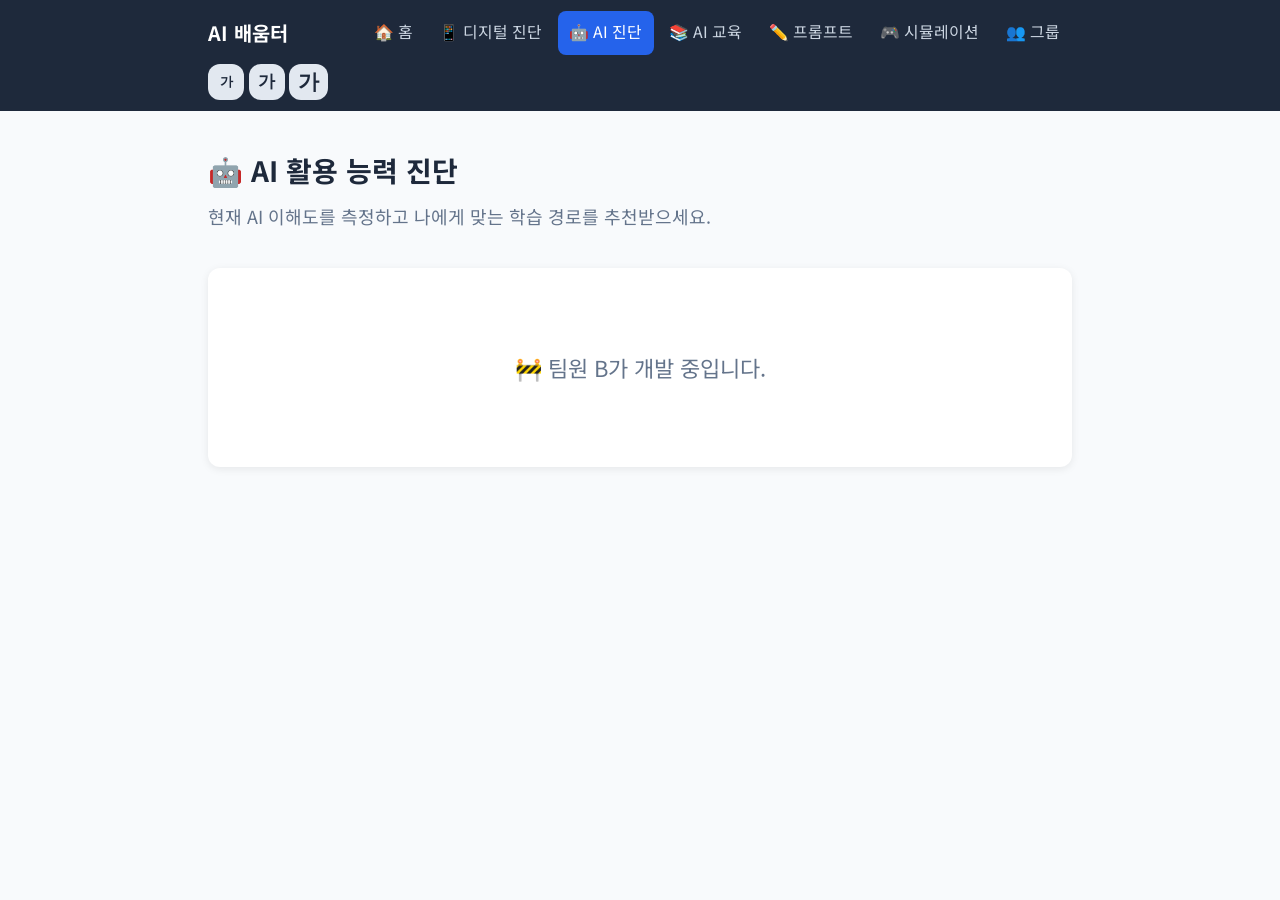
==== diagnosis.html @ f4965540 "feat: 프로젝트 초기 구조 설정 및 공통 인프라 생성 - shared/style.css: 공통 스타일 (CSS 변수, 접근성, 반응형) - shared/utils.js: loc" ====
﻿<!DOCTYPE html>
<html lang="ko">
<head>
  <meta charset="UTF-8">
  <meta name="viewport" content="width=device-width, initial-scale=1.0">
  <title>AI 활용 능력 진단 - AI 배움터</title>
  <link rel="preconnect" href="https://fonts.googleapis.com">
  <link href="https://fonts.googleapis.com/css2?family=Noto+Sans+KR:wght@400;600;700&display=swap" rel="stylesheet">
  <link rel="stylesheet" href="shared/style.css">
  <style>
    /* =====================================================
       팀원 B 담당 - AI 활용 능력 진단 전용 스타일
       이 <style> 블록에만 스타일을 추가하세요.
       shared/style.css 는 수정하지 마세요.
       ===================================================== */
  </style>
</head>
<body>
  <div id="nav-container"></div>
  <main>
    <div class="container">
      <div class="page-header">
        <h1>🤖 AI 활용 능력 진단</h1>
        <p>현재 AI 이해도를 측정하고 나에게 맞는 학습 경로를 추천받으세요.</p>
      </div>

      <!--
        =====================================================
        팀원 B: 여기서부터 콘텐츠를 구현하세요.

        담당 기능: AI 활용 능력 진단 (1단계)
        브랜치: feature/ai-diagnosis
        localStorage prefix: ailv:diagnosis:
          - ailv:diagnosis:result  → { level, score, date }
          - ailv:diagnosis:history → [ ...이전 결과 배열 ]

        구현 항목:
          1. 10~15문항 객관식 퀴즈 (AI 개념, 활용 사례)
          2. 점수 계산 → 초급 / 중급 / 고급 3단계 분류
          3. 단계별 추천 학습 경로 제시
          4. 재응시 기능, 이전 결과와 비교 표시
          5. 결과 저장: Utils.saveData('ailv:diagnosis:result', { level, score, date })
        =====================================================
      -->

      <div class="card">
        <p style="color:var(--color-text-muted); text-align:center; padding:3rem 0; font-size:var(--font-size-lg);">
          🚧 팀원 B가 개발 중입니다.
        </p>
      </div>

    </div>
  </main>
  <script src="shared/utils.js"></script>
  <script src="shared/nav.js"></script>
  <script>
    Utils.restoreFontSize();
    Nav.render();
    // 팀원 B: 여기에 JavaScript를 작성하세요.
  </script>
</body>
</html>
---- shared/style.css ----
﻿/* =====================================================
   AI 학습 플랫폼 - 공통 스타일
   모든 팀원이 공유하는 파일입니다. 직접 수정하지 마세요.
   모듈 고유 스타일은 각 HTML 파일의 <style> 블록에 작성하세요.
   ===================================================== */

/* CSS 변수 */
:root {
  --color-primary: #2563eb;
  --color-primary-dark: #1d4ed8;
  --color-secondary: #f59e0b;
  --color-bg: #f8fafc;
  --color-surface: #ffffff;
  --color-text: #1e293b;
  --color-text-muted: #64748b;
  --color-border: #e2e8f0;
  --color-success: #16a34a;
  --color-warning: #d97706;
  --color-danger: #dc2626;

  --font-size-base: 18px;
  --font-size-sm: 16px;
  --font-size-md: 18px;
  --font-size-lg: 22px;
  --font-size-xl: 28px;
  --font-size-2xl: 36px;

  --radius: 12px;
  --shadow: 0 2px 8px rgba(0,0,0,0.08);
  --touch-target: 48px;
  --transition: 0.2s ease;
}

/* 글자 크기 조절 */
[data-font-size="small"]  { --font-size-base: 15px; --font-size-md: 15px; --font-size-lg: 18px; --font-size-xl: 22px; }
[data-font-size="medium"] { --font-size-base: 18px; --font-size-md: 18px; --font-size-lg: 22px; --font-size-xl: 28px; }
[data-font-size="large"]  { --font-size-base: 22px; --font-size-md: 22px; --font-size-lg: 28px; --font-size-xl: 36px; }

/* 기본 리셋 */
*, *::before, *::after { box-sizing: border-box; margin: 0; padding: 0; }

html { font-size: var(--font-size-base); scroll-behavior: smooth; }

body {
  font-family: 'Noto Sans KR', 'Apple SD Gothic Neo', '맑은 고딕', sans-serif;
  background: var(--color-bg);
  color: var(--color-text);
  line-height: 1.7;
  min-height: 100vh;
}

/* 접근성: 포커스 링 */
:focus-visible { outline: 3px solid var(--color-primary); outline-offset: 2px; }

/* 버튼 기본 스타일 (최소 48px 터치 영역) */
.btn {
  display: inline-flex;
  align-items: center;
  justify-content: center;
  min-height: var(--touch-target);
  min-width: var(--touch-target);
  padding: 0.6rem 1.4rem;
  border: none;
  border-radius: var(--radius);
  font-size: var(--font-size-md);
  font-weight: 600;
  cursor: pointer;
  transition: background var(--transition), transform var(--transition);
  text-decoration: none;
}
.btn:active { transform: scale(0.97); }
.btn-primary   { background: var(--color-primary); color: #fff; }
.btn-primary:hover { background: var(--color-primary-dark); }
.btn-secondary { background: var(--color-border); color: var(--color-text); }
.btn-secondary:hover { background: #cbd5e1; }
.btn-success   { background: var(--color-success); color: #fff; }
.btn-danger    { background: var(--color-danger); color: #fff; }

/* 카드 */
.card {
  background: var(--color-surface);
  border-radius: var(--radius);
  box-shadow: var(--shadow);
  padding: 1.5rem;
}

/* 컨테이너 */
.container { max-width: 900px; margin: 0 auto; padding: 0 1rem; }

/* 네비게이션 영역 */
#nav-container { position: sticky; top: 0; z-index: 100; }

/* 메인 콘텐츠 */
main { padding: 2rem 0 4rem; }

/* 페이지 헤더 */
.page-header { margin-bottom: 2rem; }
.page-header h1 { font-size: var(--font-size-xl); font-weight: 700; color: var(--color-text); }
.page-header p  { font-size: var(--font-size-md); color: var(--color-text-muted); margin-top: 0.4rem; }

/* 진행 바 */
.progress-bar { height: 8px; background: var(--color-border); border-radius: 99px; overflow: hidden; }
.progress-bar__fill { height: 100%; background: var(--color-primary); border-radius: 99px; transition: width 0.4s ease; }

/* 배지 */
.badge {
  display: inline-block;
  padding: 0.2rem 0.7rem;
  border-radius: 99px;
  font-size: var(--font-size-sm);
  font-weight: 600;
}
.badge-blue   { background: #dbeafe; color: #1d4ed8; }
.badge-green  { background: #dcfce7; color: #15803d; }
.badge-yellow { background: #fef9c3; color: #a16207; }
.badge-red    { background: #fee2e2; color: #b91c1c; }

/* 반응형 */
@media (max-width: 600px) {
  .container { padding: 0 0.75rem; }
  .card { padding: 1rem; }
}
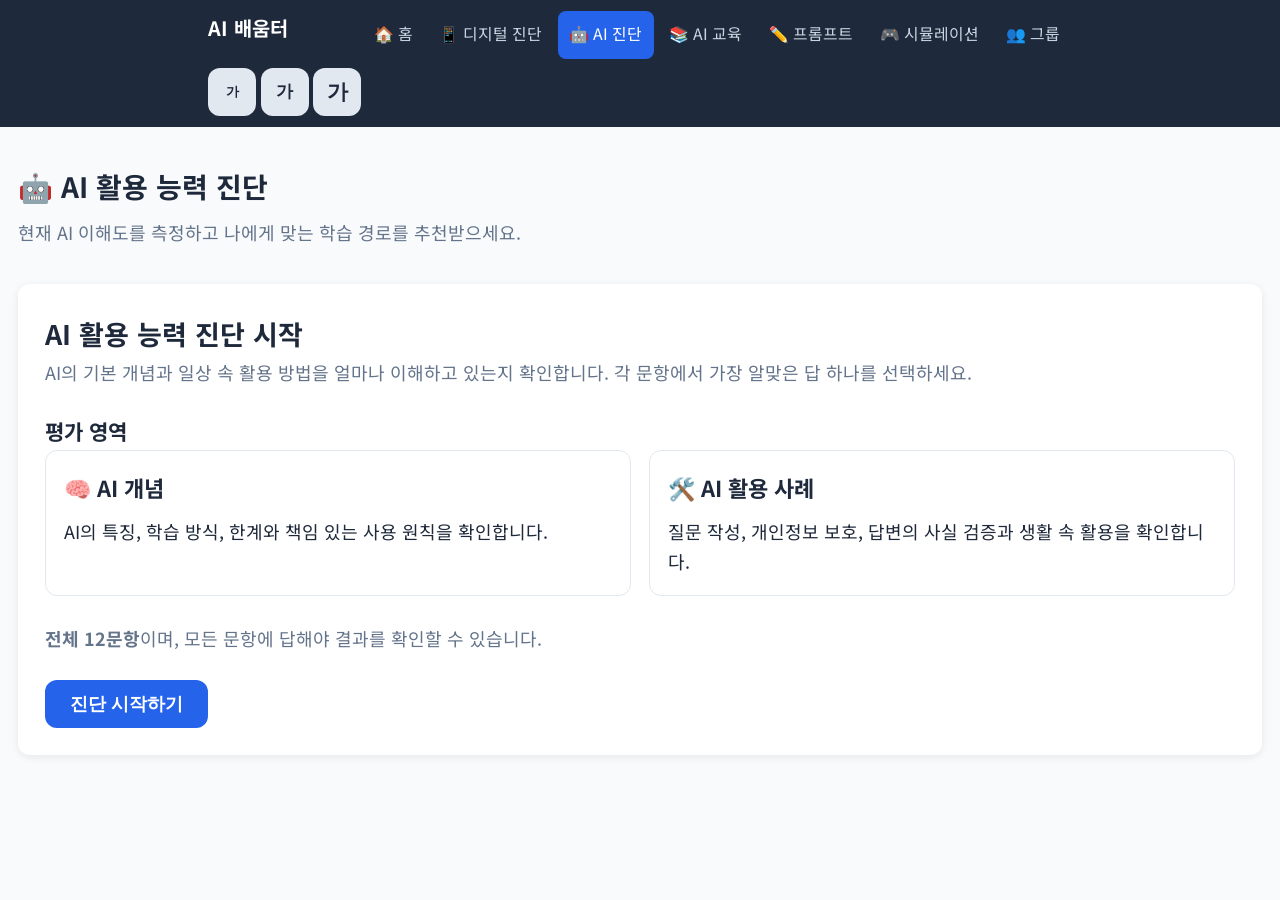
==== commit ee0e0d3f: "feat: 디지털 기초 진단과 AI 활용 능력 진단 구현" ====
--- a/diagnosis.html
+++ b/diagnosis.html
@@ -8,55 +8,1225 @@
   <link href="https://fonts.googleapis.com/css2?family=Noto+Sans+KR:wght@400;600;700&display=swap" rel="stylesheet">
   <link rel="stylesheet" href="shared/style.css">
   <style>
-    /* =====================================================
-       팀원 B 담당 - AI 활용 능력 진단 전용 스타일
-       이 <style> 블록에만 스타일을 추가하세요.
-       shared/style.css 는 수정하지 마세요.
-       ===================================================== */
+    /* AI 활용 능력 진단의 화면 구조에 필요한 페이지 전용 스타일 */
+    body {
+      font-size: var(--font-size-base);
+      overflow-wrap: anywhere;
+    }
+
+    #nav-container,
+    #main-content,
+    #main-content .container,
+    .diagnosis-app,
+    .diagnosis-screen,
+    .diagnosis-intro,
+    .assessment-areas {
+      min-width: 0;
+      max-width: 100%;
+    }
+
+    #nav-container a,
+    #nav-container button,
+    .diagnosis-app a,
+    .diagnosis-app button,
+    .option-label {
+      min-width: var(--touch-target) !important;
+      min-height: var(--touch-target) !important;
+    }
+
+    #nav-container a,
+    #nav-container button,
+    .diagnosis-app a,
+    .diagnosis-app button {
+      max-width: 100%;
+    }
+
+    #nav-container a:focus-visible,
+    #nav-container button:focus-visible,
+    .diagnosis-app a:focus-visible,
+    .diagnosis-app button:focus-visible,
+    .option-label:focus-within {
+      outline: 3px solid var(--color-primary);
+      outline-offset: 3px;
+    }
+
+    #screen-title:focus-visible {
+      outline: 3px solid var(--color-primary);
+      outline-offset: 0.25rem;
+    }
+
+    .diagnosis-intro {
+      display: grid;
+      gap: 1.5rem;
+    }
+
+    .assessment-areas {
+      display: grid;
+      grid-template-columns: repeat(2, minmax(0, 1fr));
+      gap: 1rem;
+      margin: 0;
+      padding: 0;
+      list-style: none;
+    }
+
+    .assessment-area {
+      padding: 1rem;
+      border: 1px solid var(--color-border);
+      border-radius: var(--radius);
+    }
+
+    .assessment-area strong {
+      display: block;
+      margin-bottom: 0.5rem;
+      font-size: var(--font-size-lg);
+    }
+
+    .diagnosis-meta,
+    .screen-description {
+      color: var(--color-text-muted);
+      font-size: var(--font-size-md);
+    }
+
+    .screen-template[hidden],
+    .global-status:empty {
+      display: none;
+    }
+
+    .global-status {
+      margin-top: 1rem;
+      padding: 1rem;
+      border: 1px solid var(--color-border);
+      border-radius: var(--radius);
+      color: var(--color-text);
+      background: var(--color-surface);
+      overflow-wrap: anywhere;
+    }
+
+    .global-status[role="alert"] {
+      border-color: var(--color-danger);
+      color: var(--color-danger);
+    }
+
+    .global-status[role="status"] {
+      border-color: var(--color-primary);
+    }
+
+    .quiz-progress,
+    .question-card,
+    .option-list,
+    .action-row {
+      min-width: 0;
+      max-width: 100%;
+    }
+
+    .quiz-progress {
+      display: grid;
+      gap: 0.5rem;
+      margin-bottom: 1.5rem;
+    }
+
+    .progress-text {
+      color: var(--color-text-muted);
+      font-size: var(--font-size-md);
+      font-weight: 600;
+    }
+
+    .question-card {
+      margin: 0;
+      padding: 0;
+      border: 0;
+    }
+
+    .question-card legend {
+      width: 100%;
+      margin-bottom: 1rem;
+      font-size: var(--font-size-lg);
+      font-weight: 700;
+      overflow-wrap: anywhere;
+    }
+
+    .option-list {
+      display: grid;
+      gap: 0.75rem;
+    }
+
+    .option-label {
+      display: flex;
+      align-items: center;
+      width: 100%;
+      min-width: var(--touch-target);
+      min-height: var(--touch-target);
+      padding: 0.75rem 1rem;
+      border: 2px solid var(--color-border);
+      border-radius: var(--radius);
+      color: var(--color-text);
+      font-family: inherit;
+      font-size: var(--font-size-md);
+      line-height: 1.6;
+      cursor: pointer;
+      overflow-wrap: anywhere;
+    }
+
+    .option-label:focus-within {
+      border-color: var(--color-primary);
+      outline: 3px solid var(--color-primary);
+      outline-offset: 2px;
+    }
+
+    .option-label input {
+      flex: 0 0 auto;
+      width: 1.5rem;
+      height: 1.5rem;
+      margin-right: 0.75rem;
+    }
+
+    .validation-message {
+      margin-top: 1rem;
+      color: var(--color-danger);
+      font-weight: 600;
+    }
+
+    .result-summary,
+    .learning-path,
+    .learning-recommendations,
+    .learning-recommendation {
+      min-width: 0;
+      max-width: 100%;
+      overflow-wrap: anywhere;
+    }
+
+    .result-summary {
+      display: grid;
+      gap: 0.75rem;
+      margin: 1.5rem 0;
+      padding: 1.25rem;
+      border: 2px solid var(--color-primary);
+      border-radius: var(--radius);
+      background: var(--color-surface);
+    }
+
+    .result-score,
+    .result-level {
+      margin: 0;
+      font-weight: 700;
+    }
+
+    .result-score {
+      font-size: var(--font-size-xl);
+    }
+
+    .result-level {
+      font-size: var(--font-size-lg);
+    }
+
+    .learning-path {
+      display: grid;
+      gap: 1rem;
+      margin-top: 1.5rem;
+    }
+
+    .learning-recommendations {
+      display: grid;
+      grid-template-columns: repeat(2, minmax(0, 1fr));
+      gap: 1rem;
+      margin: 0;
+      padding: 0;
+      list-style: none;
+    }
+
+    .learning-recommendation {
+      display: grid;
+      align-content: start;
+      gap: 0.75rem;
+      padding: 1rem;
+      border: 1px solid var(--color-border);
+      border-radius: var(--radius);
+    }
+
+    .learning-recommendation h4,
+    .learning-recommendation p {
+      margin: 0;
+    }
+
+    .action-row {
+      display: flex;
+      justify-content: flex-end;
+      gap: 0.75rem;
+      margin-top: 1.5rem;
+      flex-wrap: wrap;
+    }
+
+    .diagnosis-app button,
+    .diagnosis-app a {
+      min-width: var(--touch-target);
+      min-height: var(--touch-target);
+      max-width: 100%;
+      white-space: normal;
+      text-align: center;
+      overflow-wrap: anywhere;
+    }
+
+    @media (max-width: 600px) {
+      #main-content {
+        padding-top: 1.25rem;
+      }
+
+      #nav-container .nav-inner,
+      #nav-container .nav-links,
+      #nav-container .nav-link {
+        min-width: 0;
+        max-width: 100%;
+      }
+
+      #nav-container .nav-links,
+      #nav-container .nav-link {
+        width: 100%;
+      }
+
+      #nav-container .nav-logo {
+        white-space: normal;
+      }
+
+      .diagnosis-screen.card,
+      .result-summary,
+      .learning-recommendation,
+      .global-status {
+        padding: 1rem;
+      }
+
+      .assessment-areas,
+      .learning-recommendations {
+        grid-template-columns: minmax(0, 1fr);
+      }
+
+      .action-row {
+        flex-direction: column;
+      }
+
+      .action-row .btn,
+      .learning-recommendation .btn {
+        width: 100%;
+      }
+    }
+
+    @media (max-width: 380px) {
+      #main-content .container {
+        padding-inline: 0.75rem;
+      }
+
+      .diagnosis-screen.card,
+      .result-summary,
+      .learning-recommendation,
+      .global-status,
+      .option-label {
+        padding-inline: 0.75rem;
+      }
+
+      .page-header h1,
+      .result-score {
+        font-size: var(--font-size-xl);
+        overflow-wrap: anywhere;
+      }
+    }
   </style>
 </head>
 <body>
   <div id="nav-container"></div>
-  <main>
+
+  <main id="main-content">
     <div class="container">
-      <div class="page-header">
+      <header class="page-header">
         <h1>🤖 AI 활용 능력 진단</h1>
         <p>현재 AI 이해도를 측정하고 나에게 맞는 학습 경로를 추천받으세요.</p>
-      </div>
-
-      <!--
-        =====================================================
-        팀원 B: 여기서부터 콘텐츠를 구현하세요.
-
-        담당 기능: AI 활용 능력 진단 (1단계)
-        브랜치: feature/ai-diagnosis
-        localStorage prefix: ailv:diagnosis:
-          - ailv:diagnosis:result  → { level, score, date }
-          - ailv:diagnosis:history → [ ...이전 결과 배열 ]
-
-        구현 항목:
-          1. 10~15문항 객관식 퀴즈 (AI 개념, 활용 사례)
-          2. 점수 계산 → 초급 / 중급 / 고급 3단계 분류
-          3. 단계별 추천 학습 경로 제시
-          4. 재응시 기능, 이전 결과와 비교 표시
-          5. 결과 저장: Utils.saveData('ailv:diagnosis:result', { level, score, date })
-        =====================================================
-      -->
-
-      <div class="card">
-        <p style="color:var(--color-text-muted); text-align:center; padding:3rem 0; font-size:var(--font-size-lg);">
-          🚧 팀원 B가 개발 중입니다.
-        </p>
-      </div>
-
+      </header>
+
+      <section id="diagnosis-app" class="diagnosis-app" aria-labelledby="screen-title">
+        <div id="screen-root">
+          <section class="diagnosis-screen card" data-screen="START">
+            <div class="diagnosis-intro">
+              <div>
+                <h2 id="screen-title" tabindex="-1">AI 활용 능력 진단 시작</h2>
+                <p class="screen-description">
+                  AI의 기본 개념과 일상 속 활용 방법을 얼마나 이해하고 있는지 확인합니다.
+                  각 문항에서 가장 알맞은 답 하나를 선택하세요.
+                </p>
+              </div>
+
+              <div aria-labelledby="assessment-areas-title">
+                <h3 id="assessment-areas-title">평가 영역</h3>
+                <ul class="assessment-areas">
+                  <li class="assessment-area">
+                    <strong>🧠 AI 개념</strong>
+                    AI의 특징, 학습 방식, 한계와 책임 있는 사용 원칙을 확인합니다.
+                  </li>
+                  <li class="assessment-area">
+                    <strong>🛠️ AI 활용 사례</strong>
+                    질문 작성, 개인정보 보호, 답변의 사실 검증과 생활 속 활용을 확인합니다.
+                  </li>
+                </ul>
+              </div>
+
+              <p class="diagnosis-meta"><strong>전체 12문항</strong>이며, 모든 문항에 답해야 결과를 확인할 수 있습니다.</p>
+              <div>
+                <button id="start-button" class="btn btn-primary" type="button" data-action="start">
+                  진단 시작하기
+                </button>
+              </div>
+            </div>
+          </section>
+
+          <section class="diagnosis-screen screen-template card" data-screen="QUIZ" hidden aria-labelledby="quiz-screen-title">
+            <h2 id="quiz-screen-title" tabindex="-1">AI 활용 능력 문항</h2>
+            <p>현재 문항과 선택지는 진단을 시작하면 이 영역에 표시됩니다.</p>
+          </section>
+
+          <section class="diagnosis-screen screen-template card" data-screen="RESULT" hidden aria-labelledby="result-screen-title">
+            <h2 id="result-screen-title" tabindex="-1">AI 활용 능력 진단 결과</h2>
+            <p>모든 문항에 답하면 점수, 수준과 추천 학습 경로가 이 영역에 표시됩니다.</p>
+          </section>
+        </div>
+        <div id="global-status" class="global-status" role="status" aria-live="polite" aria-atomic="true"></div>
+      </section>
     </div>
   </main>
+
   <script src="shared/utils.js"></script>
   <script src="shared/nav.js"></script>
   <script>
     Utils.restoreFontSize();
     Nav.render();
-    // 팀원 B: 여기에 JavaScript를 작성하세요.
+
+    const AI_CONFIG = Object.freeze({
+      kind: 'ai',
+      questionCount: 12,
+      resultKey: 'ailv:diagnosis:result',
+      historyKey: 'ailv:diagnosis:history',
+      allowedLevels: Object.freeze(['초급', '중급', '고급']),
+      categories: Object.freeze(['ai-concept', 'ai-use-case']),
+      categoryMinimums: Object.freeze({
+        'ai-concept': 5,
+        'ai-use-case': 5
+      }),
+      requiredTags: Object.freeze(['privacy', 'fact-check'])
+    });
+
+    const AI_QUESTIONS = Object.freeze([
+      Object.freeze({
+        id: 'ai-q1',
+        category: 'ai-concept',
+        prompt: '생성형 AI에 대한 설명으로 가장 알맞은 것은 무엇인가요?',
+        options: Object.freeze([
+          Object.freeze({ id: 'q1-generate', label: '학습한 자료의 패턴을 바탕으로 새로운 글이나 이미지를 만든다' }),
+          Object.freeze({ id: 'q1-store', label: '사용자의 모든 파일을 자동으로 영구 보관한다' }),
+          Object.freeze({ id: 'q1-network', label: '인터넷 연결 속도를 높이는 장치이다' })
+        ]),
+        correctOptionId: 'q1-generate'
+      }),
+      Object.freeze({
+        id: 'ai-q2',
+        category: 'ai-concept',
+        prompt: 'AI가 답변을 만드는 방식에 대한 설명으로 알맞은 것은 무엇인가요?',
+        options: Object.freeze([
+          Object.freeze({ id: 'q2-pattern', label: '많은 데이터에서 배운 패턴을 이용해 답변을 예측한다' }),
+          Object.freeze({ id: 'q2-human', label: '사람처럼 모든 내용을 완전히 이해하고 판단한다' }),
+          Object.freeze({ id: 'q2-random', label: '학습 없이 항상 무작위로 답한다' })
+        ]),
+        correctOptionId: 'q2-pattern'
+      }),
+      Object.freeze({
+        id: 'ai-q3',
+        category: 'ai-concept',
+        prompt: 'AI 답변의 한계로 가장 알맞은 것은 무엇인가요?',
+        options: Object.freeze([
+          Object.freeze({ id: 'q3-error', label: '그럴듯하지만 사실과 다른 내용을 만들 수 있다' }),
+          Object.freeze({ id: 'q3-perfect', label: '어떤 질문에도 항상 정확하게 답한다' }),
+          Object.freeze({ id: 'q3-current', label: '항상 가장 최근 정보를 자동으로 알고 있다' })
+        ]),
+        correctOptionId: 'q3-error'
+      }),
+      Object.freeze({
+        id: 'ai-q4',
+        category: 'ai-concept',
+        prompt: 'AI 학습 데이터와 답변의 관계를 바르게 설명한 것은 무엇인가요?',
+        options: Object.freeze([
+          Object.freeze({ id: 'q4-influence', label: '학습 데이터의 내용과 편향이 AI 답변에 영향을 줄 수 있다' }),
+          Object.freeze({ id: 'q4-none', label: '학습 데이터는 AI 답변과 전혀 관계가 없다' }),
+          Object.freeze({ id: 'q4-own', label: 'AI는 태어날 때부터 모든 지식을 가지고 있다' })
+        ]),
+        correctOptionId: 'q4-influence'
+      }),
+      Object.freeze({
+        id: 'ai-q5',
+        category: 'ai-concept',
+        prompt: 'AI를 책임 있게 사용하는 태도로 가장 알맞은 것은 무엇인가요?',
+        options: Object.freeze([
+          Object.freeze({ id: 'q5-review', label: '중요한 결정은 AI 답변을 검토한 뒤 사람이 내린다' }),
+          Object.freeze({ id: 'q5-obey', label: 'AI가 제시한 판단을 확인 없이 그대로 따른다' }),
+          Object.freeze({ id: 'q5-blame', label: 'AI를 사용하면 결과에 책임질 사람이 없다' })
+        ]),
+        correctOptionId: 'q5-review'
+      }),
+      Object.freeze({
+        id: 'ai-q6',
+        category: 'ai-concept',
+        prompt: '같은 AI에 같은 질문을 다시 했을 때 나타날 수 있는 현상은 무엇인가요?',
+        options: Object.freeze([
+          Object.freeze({ id: 'q6-vary', label: '표현이나 내용이 조금 다른 답변이 나올 수 있다' }),
+          Object.freeze({ id: 'q6-identical', label: '항상 글자 하나까지 완전히 같은 답만 나온다' }),
+          Object.freeze({ id: 'q6-delete', label: '이전 질문이 자동으로 기기에서 삭제된다' })
+        ]),
+        correctOptionId: 'q6-vary'
+      }),
+      Object.freeze({
+        id: 'ai-q7',
+        category: 'ai-use-case',
+        prompt: 'AI에게 행사 안내문 초안을 부탁할 때 가장 좋은 질문은 무엇인가요?',
+        options: Object.freeze([
+          Object.freeze({ id: 'q7-specific', label: '대상, 날짜, 장소와 원하는 말투를 함께 알려 준다' }),
+          Object.freeze({ id: 'q7-vague', label: '좋게 써 줘라고만 말한다' }),
+          Object.freeze({ id: 'q7-empty', label: '아무 내용 없이 빈 질문을 보낸다' })
+        ]),
+        correctOptionId: 'q7-specific'
+      }),
+      Object.freeze({
+        id: 'ai-q8',
+        category: 'ai-use-case',
+        prompt: 'AI로 긴 글을 요약할 때 결과를 더 유용하게 만드는 방법은 무엇인가요?',
+        options: Object.freeze([
+          Object.freeze({ id: 'q8-format', label: '요약 길이와 핵심 항목의 형식을 구체적으로 요청한다' }),
+          Object.freeze({ id: 'q8-no-read', label: '원문을 제공하지 않고 내용을 알아맞히게 한다' }),
+          Object.freeze({ id: 'q8-trust', label: '결과를 읽지 않고 바로 다른 사람에게 보낸다' })
+        ]),
+        correctOptionId: 'q8-format'
+      }),
+      Object.freeze({
+        id: 'ai-q9',
+        category: 'ai-use-case',
+        prompt: 'AI 서비스에 질문할 때 개인정보를 보호하는 방법은 무엇인가요?',
+        options: Object.freeze([
+          Object.freeze({ id: 'q9-remove', label: '주민등록번호와 연락처 같은 민감한 정보는 빼고 질문한다' }),
+          Object.freeze({ id: 'q9-all', label: '정확한 답을 위해 다른 사람의 개인정보까지 모두 입력한다' }),
+          Object.freeze({ id: 'q9-password', label: '계정 비밀번호를 질문에 포함한다' })
+        ]),
+        correctOptionId: 'q9-remove',
+        tags: Object.freeze(['privacy'])
+      }),
+      Object.freeze({
+        id: 'ai-q10',
+        category: 'ai-use-case',
+        prompt: 'AI가 알려 준 건강 정보를 확인하는 가장 알맞은 방법은 무엇인가요?',
+        options: Object.freeze([
+          Object.freeze({ id: 'q10-verify', label: '공신력 있는 기관 자료와 전문가 의견을 추가로 확인한다' }),
+          Object.freeze({ id: 'q10-believe', label: '자신 있게 쓴 답변이면 그대로 믿는다' }),
+          Object.freeze({ id: 'q10-share', label: '출처 확인 없이 가족과 지인에게 전달한다' })
+        ]),
+        correctOptionId: 'q10-verify',
+        tags: Object.freeze(['fact-check'])
+      }),
+      Object.freeze({
+        id: 'ai-q11',
+        category: 'ai-use-case',
+        prompt: 'AI를 이용해 여행 계획을 만들었을 때 다음 행동으로 알맞은 것은 무엇인가요?',
+        options: Object.freeze([
+          Object.freeze({ id: 'q11-check', label: '운영 시간, 비용과 교통 정보를 공식 사이트에서 확인한다' }),
+          Object.freeze({ id: 'q11-book', label: '정보 확인 없이 모든 일정을 바로 예약한다' }),
+          Object.freeze({ id: 'q11-ignore', label: '현재 날짜와 지역을 확인하지 않는다' })
+        ]),
+        correctOptionId: 'q11-check'
+      }),
+      Object.freeze({
+        id: 'ai-q12',
+        category: 'ai-use-case',
+        prompt: 'AI가 만든 글을 내 용도에 맞게 사용하는 방법으로 가장 알맞은 것은 무엇인가요?',
+        options: Object.freeze([
+          Object.freeze({ id: 'q12-edit', label: '내용을 검토하고 목적과 상황에 맞게 직접 수정한다' }),
+          Object.freeze({ id: 'q12-copy', label: '틀린 내용이 있어도 그대로 복사해 사용한다' }),
+          Object.freeze({ id: 'q12-hide', label: '작성 목적을 AI에 알려 주지 않는다' })
+        ]),
+        correctOptionId: 'q12-edit'
+      })
+    ]);
+
+    function validateQuestionSet(questions, config) {
+      if (!Array.isArray(questions) || questions.length === 0) {
+        return { valid: false, reason: 'EMPTY_QUESTION_SET' };
+      }
+      if (!config || questions.length !== config.questionCount) {
+        return { valid: false, reason: 'QUESTION_SET_MISMATCH' };
+      }
+
+      const questionIds = new Set();
+      const categoryCounts = Object.fromEntries(config.categories.map(category => [category, 0]));
+      const tagCounts = Object.fromEntries(config.requiredTags.map(tag => [tag, 0]));
+
+      for (const question of questions) {
+        if (!question || typeof question.id !== 'string' || question.id.trim() === '' || questionIds.has(question.id)) {
+          return { valid: false, reason: 'DUPLICATE_OR_INVALID_QUESTION_ID' };
+        }
+        questionIds.add(question.id);
+
+        if (!config.categories.includes(question.category)) {
+          return { valid: false, reason: 'INVALID_CATEGORY' };
+        }
+        categoryCounts[question.category] += 1;
+
+        if (Array.isArray(question.tags)) {
+          question.tags.forEach(tag => {
+            if (Object.prototype.hasOwnProperty.call(tagCounts, tag)) tagCounts[tag] += 1;
+          });
+        }
+
+        if (typeof question.prompt !== 'string' || question.prompt.trim() === '' ||
+            !Array.isArray(question.options) || question.options.length < 2) {
+          return { valid: false, reason: 'INVALID_QUESTION_CONTENT' };
+        }
+
+        const optionIds = new Set();
+        for (const option of question.options) {
+          if (!option || typeof option.id !== 'string' || option.id.trim() === '' || optionIds.has(option.id) ||
+              typeof option.label !== 'string' || option.label.trim() === '') {
+            return { valid: false, reason: 'INVALID_OR_DUPLICATE_OPTION' };
+          }
+          optionIds.add(option.id);
+        }
+
+        const answerCount = question.options.filter(option => option.id === question.correctOptionId).length;
+        if (answerCount !== 1) {
+          return { valid: false, reason: 'INVALID_CORRECT_ANSWER' };
+        }
+      }
+
+      const categoriesMeetMinimums = config.categories.every(
+        category => categoryCounts[category] >= config.categoryMinimums[category]
+      );
+      if (!categoriesMeetMinimums) {
+        return { valid: false, reason: 'CATEGORY_MINIMUM_NOT_MET' };
+      }
+
+      const requiredTagsPresent = config.requiredTags.every(tag => tagCounts[tag] >= 1);
+      if (!requiredTagsPresent) {
+        return { valid: false, reason: 'REQUIRED_TAG_MISSING' };
+      }
+
+      return { valid: true };
+    }
+
+    const SCREEN = Object.freeze({
+      START: 'START',
+      QUIZ: 'QUIZ',
+      RESULT: 'RESULT'
+    });
+
+    const VALIDATION_MESSAGE = '답을 하나 선택한 뒤 다음으로 이동해 주세요.';
+    const state = {
+      screen: SCREEN.START,
+      currentIndex: 0,
+      responses: {},
+      validation: {},
+      persistedResult: null,
+      previousResult: null,
+      currentResult: null,
+      history: [],
+      storageAvailable: true,
+      storageStatus: 'idle',
+      isCompleting: false,
+      completionResult: null
+    };
+
+    const diagnosisApp = document.getElementById('diagnosis-app');
+    const screenRoot = document.getElementById('screen-root');
+    const globalStatus = document.getElementById('global-status');
+
+    function getQuestionById(questionId) {
+      return AI_QUESTIONS.find(question => question.id === questionId) || null;
+    }
+
+    function isValidOption(question, optionId) {
+      return Boolean(question && question.options.some(option => option.id === optionId));
+    }
+
+    function findFirstUnanswered(questions, responses) {
+      return questions.findIndex(question => !isValidOption(question, responses[question.id]));
+    }
+
+    function calculateRawScore(questions, responses) {
+      if (!Array.isArray(questions) || !responses || typeof responses !== 'object') return NaN;
+      return questions.reduce((rawScore, question) => (
+        responses[question.id] === question.correctOptionId ? rawScore + 1 : rawScore
+      ), 0);
+    }
+
+    function calculateScore(rawScore, questionCount) {
+      if (questionCount === 0) {
+        return { ok: false, code: 'ZERO_QUESTION_COUNT' };
+      }
+      if (!Number.isFinite(rawScore) || !Number.isFinite(questionCount)) {
+        return { ok: false, code: 'NON_FINITE_SCORE_INPUT' };
+      }
+
+      const score = Math.round((rawScore / questionCount) * 100);
+      if (!Number.isFinite(score)) {
+        return { ok: false, code: 'NON_FINITE_SCORE_INPUT' };
+      }
+      if (score < 0 || score > 100) {
+        return { ok: false, code: 'SCORE_OUT_OF_RANGE' };
+      }
+      return { ok: true, score };
+    }
+
+    function classifyAiLevel(score) {
+      if (!Number.isInteger(score) || score < 0 || score > 100) return null;
+      if (score < 50) return '초급';
+      if (score < 80) return '중급';
+      return '고급';
+    }
+
+    function getAiLearningPath(level) {
+      const paths = {
+        '초급': [
+          {
+            title: 'AI 기본 개념',
+            description: 'AI가 답변을 만드는 방식과 한계, 책임 있는 사용 원칙부터 익혀 보세요.',
+            href: 'education.html'
+          },
+          {
+            title: '기본 질문 작성법',
+            description: '원하는 답을 얻기 위해 목적과 조건을 분명하게 적는 방법을 연습하세요.',
+            href: 'prompt-helper.html'
+          }
+        ],
+        '중급': [
+          {
+            title: '프롬프트 개선',
+            description: '대상, 형식과 제약 조건을 더해 질문을 구체적으로 다듬어 보세요.',
+            href: 'prompt-helper.html'
+          },
+          {
+            title: '상황별 AI 활용',
+            description: '생활과 업무의 여러 상황에서 AI 답변을 검토하며 활용해 보세요.',
+            href: 'simulation.html'
+          }
+        ],
+        '고급': [
+          {
+            title: '고급 프롬프트 작성',
+            description: '복잡한 목표를 단계와 출력 형식으로 나누어 정교하게 요청해 보세요.',
+            href: 'prompt-helper.html'
+          },
+          {
+            title: '실제 과제 적용',
+            description: '실제 과제를 해결하며 AI 결과의 정확성과 적합성을 직접 평가해 보세요.',
+            href: 'simulation.html'
+          }
+        ]
+      };
+      return paths[level] ? paths[level].map(recommendation => ({ ...recommendation })) : [];
+    }
+
+    function isIsoDateTime(value) {
+      if (typeof value !== 'string') return false;
+      try {
+        return new Date(value).toISOString() === value;
+      } catch (error) {
+        return false;
+      }
+    }
+
+    function isValidCurrentResult(value, allowedLevels = AI_CONFIG.allowedLevels) {
+      if (!value || typeof value !== 'object' || Array.isArray(value)) return false;
+      const keys = Object.keys(value);
+      const hasExactFields = keys.length === 3 &&
+        ['level', 'score', 'date'].every(key => Object.prototype.hasOwnProperty.call(value, key));
+      return Boolean(
+        hasExactFields &&
+        allowedLevels.includes(value.level) &&
+        Number.isInteger(value.score) &&
+        value.score >= 0 &&
+        value.score <= 100 &&
+        isIsoDateTime(value.date)
+      );
+    }
+
+    function normalizeCurrentResult(value, allowedLevels = AI_CONFIG.allowedLevels) {
+      if (!isValidCurrentResult(value, allowedLevels)) return null;
+      return { level: value.level, score: value.score, date: value.date };
+    }
+
+    function createCurrentResult(level, score, isoDate) {
+      return normalizeCurrentResult({ level, score, date: isoDate });
+    }
+
+    function areResultsEqual(left, right) {
+      const normalizedLeft = normalizeCurrentResult(left);
+      const normalizedRight = normalizeCurrentResult(right);
+      return Boolean(
+        normalizedLeft &&
+        normalizedRight &&
+        normalizedLeft.level === normalizedRight.level &&
+        normalizedLeft.score === normalizedRight.score &&
+        normalizedLeft.date === normalizedRight.date
+      );
+    }
+
+    function sanitizeHistory(value, allowedLevels = AI_CONFIG.allowedLevels) {
+      if (!Array.isArray(value)) return [];
+      return value.reduce((history, item) => {
+        const normalized = normalizeCurrentResult(item, allowedLevels);
+        if (normalized) history.push(normalized);
+        return history;
+      }, []);
+    }
+
+    function appendHistoryOnce(history, result) {
+      const cleanHistory = sanitizeHistory(history);
+      const normalizedResult = normalizeCurrentResult(result);
+      if (!normalizedResult) return cleanHistory;
+      const lastResult = cleanHistory[cleanHistory.length - 1];
+      return lastResult && areResultsEqual(lastResult, normalizedResult)
+        ? cleanHistory
+        : [...cleanHistory, normalizedResult];
+    }
+
+    function areHistoriesEqual(left, right) {
+      return Array.isArray(left) &&
+        Array.isArray(right) &&
+        left.length === right.length &&
+        left.every((result, index) => areResultsEqual(result, right[index]));
+    }
+
+    function compareResults(current, previous) {
+      const normalizedCurrent = normalizeCurrentResult(current);
+      const normalizedPrevious = normalizeCurrentResult(previous);
+      if (!normalizedCurrent || !normalizedPrevious) return null;
+
+      const pointDelta = normalizedCurrent.score - normalizedPrevious.score;
+      const levelOrder = ['초급', '중급', '고급'];
+      const levelDelta = levelOrder.indexOf(normalizedCurrent.level) - levelOrder.indexOf(normalizedPrevious.level);
+      return {
+        pointDelta,
+        direction: pointDelta > 0 ? '증가' : pointDelta < 0 ? '감소' : '동일',
+        levelChange: {
+          from: normalizedPrevious.level,
+          to: normalizedCurrent.level,
+          direction: levelDelta > 0 ? '상승' : levelDelta < 0 ? '하락' : '동일'
+        }
+      };
+    }
+
+    function checkStorageAvailability() {
+      const probeKey = 'ailv:diagnosis:probe';
+      try {
+        localStorage.setItem(probeKey, probeKey);
+        return localStorage.getItem(probeKey) === probeKey;
+      } catch (error) {
+        console.warn('[AI Diagnosis] AI diagnosis storage namespace is unavailable.');
+        return false;
+      } finally {
+        try {
+          localStorage.removeItem(probeKey);
+        } catch (error) {
+          // 저장소 접근이 차단된 경우 정리할 probe가 없다.
+        }
+      }
+    }
+
+    function saveAndVerifyResult(result) {
+      if (!state.storageAvailable) return { ok: false, code: 'unavailable' };
+      try {
+        Utils.saveData(AI_CONFIG.resultKey, result);
+        const reloaded = Utils.loadData(AI_CONFIG.resultKey, null);
+        return areResultsEqual(reloaded, result)
+          ? { ok: true, code: 'saved' }
+          : { ok: false, code: 'write-or-verify-failed' };
+      } catch (error) {
+        console.error('[AI Diagnosis] Current result save or verification failed.');
+        return { ok: false, code: 'write-or-verify-failed' };
+      }
+    }
+
+    function saveAndVerifyHistory(history) {
+      if (!state.storageAvailable) return { ok: false, code: 'unavailable' };
+      try {
+        Utils.saveData(AI_CONFIG.historyKey, history);
+        const reloaded = Utils.loadData(AI_CONFIG.historyKey, null);
+        return areHistoriesEqual(reloaded, history)
+          ? { ok: true, code: 'saved' }
+          : { ok: false, code: 'write-or-verify-failed' };
+      } catch (error) {
+        console.error('[AI Diagnosis] Result history save or verification failed.');
+        return { ok: false, code: 'write-or-verify-failed' };
+      }
+    }
+
+    function persistCompletion(result) {
+      if (!state.storageAvailable) return { ok: false, code: 'unavailable', resultSaved: false, historySaved: false };
+
+      const resultOutcome = saveAndVerifyResult(result);
+      const latestStoredHistory = sanitizeHistory(Utils.loadData(AI_CONFIG.historyKey, []));
+      const nextHistory = appendHistoryOnce(latestStoredHistory, result);
+      const historyOutcome = saveAndVerifyHistory(nextHistory);
+      if (historyOutcome.ok) state.history = nextHistory;
+
+      if (resultOutcome.ok && historyOutcome.ok) {
+        return { ok: true, code: 'saved', resultSaved: true, historySaved: true };
+      }
+      if (resultOutcome.ok) {
+        return { ok: false, code: 'write-or-verify-failed', resultSaved: true, historySaved: false };
+      }
+      if (historyOutcome.ok) {
+        return { ok: false, code: 'write-or-verify-failed', resultSaved: false, historySaved: true };
+      }
+      return { ok: false, code: 'write-or-verify-failed', resultSaved: false, historySaved: false };
+    }
+
+    function showStorageStatus(outcome) {
+      if (outcome.ok) {
+        globalStatus.setAttribute('role', 'status');
+        globalStatus.textContent = '진단 결과와 이력이 이 브라우저에 저장되었습니다.';
+      } else if (outcome.code === 'unavailable') {
+        globalStatus.setAttribute('role', 'status');
+        globalStatus.textContent = '이 브라우저에서는 결과가 저장되지 않습니다. 현재 결과는 이 화면에서 확인할 수 있습니다.';
+      } else {
+        globalStatus.setAttribute('role', 'alert');
+        globalStatus.textContent = '결과 또는 진단 이력을 모두 저장하지 못했습니다. 현재 결과와 추천 학습 경로는 이 화면에서 확인할 수 있습니다.';
+      }
+    }
+
+    function showGlobalError(message) {
+      globalStatus.setAttribute('role', 'alert');
+      globalStatus.textContent = message;
+    }
+
+    function clearGlobalStatus() {
+      globalStatus.setAttribute('role', 'status');
+      globalStatus.textContent = '';
+    }
+
+    function renderStartScreen() {
+      screenRoot.innerHTML = `
+        <section class="diagnosis-screen card" data-screen="START">
+          <div class="diagnosis-intro">
+            <div>
+              <h2 id="screen-title" tabindex="-1">AI 활용 능력 진단 시작</h2>
+              <p class="screen-description">
+                AI의 기본 개념과 일상 속 활용 방법을 얼마나 이해하고 있는지 확인합니다.
+                각 문항에서 가장 알맞은 답 하나를 선택하세요.
+              </p>
+            </div>
+            <div aria-labelledby="assessment-areas-title">
+              <h3 id="assessment-areas-title">평가 영역</h3>
+              <ul class="assessment-areas">
+                <li class="assessment-area"><strong>🧠 AI 개념</strong>AI의 특징, 학습 방식, 한계와 책임 있는 사용 원칙을 확인합니다.</li>
+                <li class="assessment-area"><strong>🛠️ AI 활용 사례</strong>질문 작성, 개인정보 보호, 답변의 사실 검증과 생활 속 활용을 확인합니다.</li>
+              </ul>
+            </div>
+            <p class="diagnosis-meta"><strong>전체 ${AI_CONFIG.questionCount}문항</strong>이며, 모든 문항에 답해야 결과를 확인할 수 있습니다.</p>
+            ${state.persistedResult ? `
+              <div class="result-summary" aria-label="저장된 최근 AI 진단 결과">
+                <h3>최근 진단 결과</h3>
+                <p class="result-score">점수: ${state.persistedResult.score}점</p>
+                <p class="result-level">AI 활용 수준: ${state.persistedResult.level}</p>
+                <p>완료 시각: <time datetime="${state.persistedResult.date}">${new Date(state.persistedResult.date).toLocaleString('ko-KR')}</time></p>
+              </div>
+              <div><button id="start-button" class="btn btn-primary" type="button" data-action="retake">최근 결과와 비교하며 다시 진단하기</button></div>
+            ` : `
+              <div><button id="start-button" class="btn btn-primary" type="button" data-action="start">진단 시작하기</button></div>
+            `}
+          </div>
+        </section>`;
+    }
+
+    function renderQuizScreen() {
+      const question = AI_QUESTIONS[state.currentIndex];
+      const currentNumber = state.currentIndex + 1;
+      const validationMessage = state.validation[question.id] || '';
+      const validationId = `validation-${question.id}`;
+      const describedBy = validationMessage ? ` aria-describedby="${validationId}"` : '';
+      const options = question.options.map(option => {
+        const inputId = `${question.id}-${option.id}`;
+        const checked = state.responses[question.id] === option.id ? ' checked' : '';
+        return `
+          <label class="option-label" for="${inputId}">
+            <input id="${inputId}" type="radio" name="answer-${question.id}"
+              value="${option.id}" data-question-id="${question.id}"${checked}>
+            <span>${option.label}</span>
+          </label>`;
+      }).join('');
+      const isLastQuestion = state.currentIndex === AI_QUESTIONS.length - 1;
+
+      screenRoot.innerHTML = `
+        <section class="diagnosis-screen card" data-screen="QUIZ">
+          <h2 id="screen-title" tabindex="-1">AI 활용 능력 문항</h2>
+          <div class="quiz-progress">
+            <p class="progress-text" role="status" aria-live="polite" aria-atomic="true">
+              ${currentNumber} / ${AI_CONFIG.questionCount} 문항
+            </p>
+            <div class="progress-bar" role="progressbar" aria-label="AI 활용 능력 진단 진행률"
+              aria-valuemin="1" aria-valuemax="${AI_CONFIG.questionCount}" aria-valuenow="${currentNumber}"
+              aria-valuetext="전체 ${AI_CONFIG.questionCount}문항 중 ${currentNumber}번 문항">
+              <div class="progress-bar__fill" style="width: ${(currentNumber / AI_CONFIG.questionCount) * 100}%"></div>
+            </div>
+          </div>
+          <fieldset class="question-card"${describedBy}>
+            <legend>${currentNumber}. ${question.prompt}</legend>
+            <div class="option-list">${options}</div>
+            ${validationMessage ? `<p id="${validationId}" class="validation-message" role="alert">${validationMessage}</p>` : ''}
+          </fieldset>
+          <div class="action-row">
+            <button class="btn btn-primary" type="button" data-action="${isLastQuestion ? 'submit' : 'next'}">
+              ${isLastQuestion ? '결과 보기' : '다음 문항'}
+            </button>
+          </div>
+        </section>`;
+    }
+
+    function renderLearningPath(level) {
+      const recommendations = getAiLearningPath(level);
+      const recommendationMarkup = recommendations.map(recommendation => `
+        <li class="learning-recommendation">
+          <h4>${recommendation.title}</h4>
+          <p>${recommendation.description}</p>
+          <a class="btn btn-primary" href="${recommendation.href}">${recommendation.title} 학습하기</a>
+        </li>`).join('');
+
+      return `
+        <div class="learning-path" aria-labelledby="learning-path-title">
+          <h3 id="learning-path-title">${level} 추천 학습 경로</h3>
+          <p>현재 수준에 맞는 학습부터 차례로 진행해 보세요.</p>
+          <ul class="learning-recommendations">${recommendationMarkup}</ul>
+        </div>`;
+    }
+
+    function renderResultScreen() {
+      const result = state.currentResult;
+      if (!result) {
+        showGlobalError('결과를 표시할 수 없습니다. 페이지를 새로고침한 뒤 진단을 다시 시작해 주세요.');
+        return;
+      }
+
+      const comparison = compareResults(result, state.previousResult);
+      const completionGuidance = comparison
+        ? `
+          <p><strong>재진단을 완료했습니다.</strong></p>
+          <p><strong>이전 점수와 비교:</strong> ${comparison.pointDelta === 0
+            ? '0점 차이, 점수가 동일합니다.'
+            : `${Math.abs(comparison.pointDelta)}점 ${comparison.direction}했습니다.`}</p>
+          <p><strong>이전 수준과 비교:</strong> ${comparison.levelChange.from}에서 ${comparison.levelChange.to}(으)로 ${comparison.levelChange.direction}했습니다.</p>`
+        : '<p><strong>첫 진단을 완료했습니다.</strong> 추천 학습 경로에서 다음 학습을 선택해 주세요.</p>';
+
+      screenRoot.innerHTML = `
+        <section class="diagnosis-screen card" data-screen="RESULT">
+          <h2 id="screen-title" tabindex="-1">AI 활용 능력 진단 결과</h2>
+          <div class="result-summary" aria-label="AI 활용 능력 진단 결과 요약">
+            <p class="result-score">점수: ${result.score}점</p>
+            <p class="result-level">AI 활용 수준: ${result.level}</p>
+            <p>완료 시각: <time datetime="${result.date}">${new Date(result.date).toLocaleString('ko-KR')}</time></p>
+          </div>
+          ${completionGuidance}
+          ${renderLearningPath(result.level)}
+          <div class="action-row">
+            <button class="btn btn-secondary" type="button" data-action="retake">다시 진단하기</button>
+            <a class="btn btn-secondary" href="index.html">대시보드로 이동</a>
+          </div>
+        </section>`;
+    }
+
+    function render() {
+      if (state.screen === SCREEN.QUIZ) {
+        renderQuizScreen();
+      } else if (state.screen === SCREEN.RESULT) {
+        renderResultScreen();
+      } else {
+        renderStartScreen();
+      }
+    }
+
+    function focusScreenHeading() {
+      const heading = document.getElementById('screen-title');
+      if (heading) heading.focus();
+    }
+
+    function focusFirstOption(questionId) {
+      const firstOption = screenRoot.querySelector(`input[data-question-id="${questionId}"]`);
+      if (firstOption) firstOption.focus();
+    }
+
+    function startDiagnosis({ isRetake = false } = {}) {
+      if (!validateQuestionSet(AI_QUESTIONS, AI_CONFIG).valid) return;
+
+      const baseline = state.currentResult || state.persistedResult;
+      state.previousResult = isRetake && isValidCurrentResult(baseline)
+        ? { level: baseline.level, score: baseline.score, date: baseline.date }
+        : null;
+      state.screen = SCREEN.QUIZ;
+      state.currentIndex = 0;
+      state.responses = {};
+      state.validation = {};
+      state.currentResult = null;
+      state.storageStatus = 'idle';
+      state.isCompleting = false;
+      state.completionResult = null;
+      clearGlobalStatus();
+      render();
+      focusScreenHeading();
+    }
+
+    function selectAnswer(questionId, optionId) {
+      if (state.screen !== SCREEN.QUIZ) return;
+
+      const currentQuestion = AI_QUESTIONS[state.currentIndex];
+      if (currentQuestion.id !== questionId || !isValidOption(currentQuestion, optionId)) {
+        console.warn('[AI Diagnosis] Ignored an unknown question or option selection.');
+        return;
+      }
+
+      state.responses[questionId] = optionId;
+      if (Object.prototype.hasOwnProperty.call(state.validation, questionId)) {
+        delete state.validation[questionId];
+        const message = document.getElementById(`validation-${questionId}`);
+        if (message) message.remove();
+        const fieldset = screenRoot.querySelector('.question-card');
+        if (fieldset) fieldset.removeAttribute('aria-describedby');
+      }
+    }
+
+    function showUnansweredValidation(questionIndex) {
+      state.currentIndex = questionIndex;
+      const question = AI_QUESTIONS[questionIndex];
+      state.validation[question.id] = VALIDATION_MESSAGE;
+      render();
+      focusFirstOption(question.id);
+    }
+
+    function goNext() {
+      if (state.screen !== SCREEN.QUIZ || state.currentIndex >= AI_QUESTIONS.length - 1) return;
+
+      const question = AI_QUESTIONS[state.currentIndex];
+      if (!isValidOption(question, state.responses[question.id])) {
+        showUnansweredValidation(state.currentIndex);
+        return;
+      }
+
+      state.currentIndex += 1;
+      render();
+      focusScreenHeading();
+    }
+
+    function submitDiagnosis() {
+      if (state.screen !== SCREEN.QUIZ || state.isCompleting) return;
+
+      const questionSetValidation = validateQuestionSet(AI_QUESTIONS, AI_CONFIG);
+      if (!questionSetValidation.valid) {
+        showGlobalError('진단 문항에 문제가 있어 결과를 계산할 수 없습니다. 페이지를 새로고침한 뒤 다시 시도해 주세요.');
+        console.error('[AI Diagnosis] Completion blocked by question set validation:', questionSetValidation.reason);
+        return;
+      }
+
+      const firstUnansweredIndex = findFirstUnanswered(AI_QUESTIONS, state.responses);
+      if (firstUnansweredIndex !== -1) {
+        showUnansweredValidation(firstUnansweredIndex);
+        return;
+      }
+
+      state.isCompleting = true;
+      try {
+        const rawScore = calculateRawScore(AI_QUESTIONS, state.responses);
+        const scoreResult = calculateScore(rawScore, AI_QUESTIONS.length);
+        if (!scoreResult.ok) {
+          const message = scoreResult.code === 'ZERO_QUESTION_COUNT'
+            ? '진단 문항이 없어 결과를 계산할 수 없습니다. 페이지를 새로고침한 뒤 다시 시도해 주세요.'
+            : '점수를 계산하지 못했습니다. 페이지를 새로고침해 진단을 다시 시작해 주세요.';
+          showGlobalError(message);
+          console.error('[AI Diagnosis] Scoring failed:', scoreResult.code);
+          return;
+        }
+
+        const level = classifyAiLevel(scoreResult.score);
+        if (!level) {
+          showGlobalError('점수 범위를 확인하지 못했습니다. 페이지를 새로고침해 진단을 다시 시작해 주세요.');
+          console.error('[AI Diagnosis] Level classification failed.');
+          return;
+        }
+
+        const result = createCurrentResult(level, scoreResult.score, new Date().toISOString());
+        if (!result) {
+          showGlobalError('결과 정보를 만들지 못했습니다. 페이지를 새로고침해 진단을 다시 시작해 주세요.');
+          console.error('[AI Diagnosis] Current result validation failed.');
+          return;
+        }
+
+        state.completionResult = result;
+        state.currentResult = result;
+        state.screen = SCREEN.RESULT;
+        clearGlobalStatus();
+        render();
+        focusScreenHeading();
+
+        const saveOutcome = persistCompletion(state.completionResult);
+        state.storageStatus = saveOutcome.code;
+        if (saveOutcome.resultSaved) {
+          state.persistedResult = { ...state.completionResult };
+        }
+        showStorageStatus(saveOutcome);
+      } finally {
+        state.isCompleting = false;
+      }
+    }
+
+    diagnosisApp.addEventListener('change', event => {
+      const input = event.target.closest('input[type="radio"][data-question-id]');
+      if (!input) return;
+      selectAnswer(input.dataset.questionId, input.value);
+    });
+
+    diagnosisApp.addEventListener('click', event => {
+      const control = event.target.closest('[data-action]');
+      if (!control) return;
+
+      if (control.dataset.action === 'start') {
+        startDiagnosis({ isRetake: false });
+      } else if (control.dataset.action === 'retake') {
+        startDiagnosis({ isRetake: true });
+      } else if (control.dataset.action === 'next') {
+        goNext();
+      } else if (control.dataset.action === 'submit') {
+        submitDiagnosis();
+      }
+    });
+
+    function initializeDiagnosis() {
+      state.storageAvailable = checkStorageAvailability();
+      let storedResult = null;
+      let storedHistory = [];
+
+      if (state.storageAvailable) {
+        storedResult = Utils.loadData(AI_CONFIG.resultKey, null);
+        storedHistory = Utils.loadData(AI_CONFIG.historyKey, []);
+        state.persistedResult = normalizeCurrentResult(storedResult);
+        state.history = sanitizeHistory(storedHistory);
+      }
+
+      render();
+      const validation = validateQuestionSet(AI_QUESTIONS, AI_CONFIG);
+      if (!validation.valid) {
+        const startButton = document.getElementById('start-button');
+        if (startButton) startButton.disabled = true;
+        globalStatus.setAttribute('role', 'alert');
+        globalStatus.textContent = '진단 문항을 불러오지 못했습니다. 페이지를 새로고침한 뒤 다시 시도해 주세요.';
+        console.error('[AI Diagnosis] Question set validation failed:', validation.reason);
+        return;
+      }
+
+      if (!state.storageAvailable) {
+        globalStatus.setAttribute('role', 'status');
+        globalStatus.textContent = '이 브라우저에서는 결과가 저장되지 않습니다. 진단은 계속 진행할 수 있습니다.';
+      } else if (storedResult !== null && !state.persistedResult) {
+        globalStatus.setAttribute('role', 'status');
+        globalStatus.textContent = '저장된 결과를 사용할 수 없어 새 진단을 시작해 주세요.';
+      }
+    }
+
+    initializeDiagnosis();
   </script>
 </body>
 </html>
